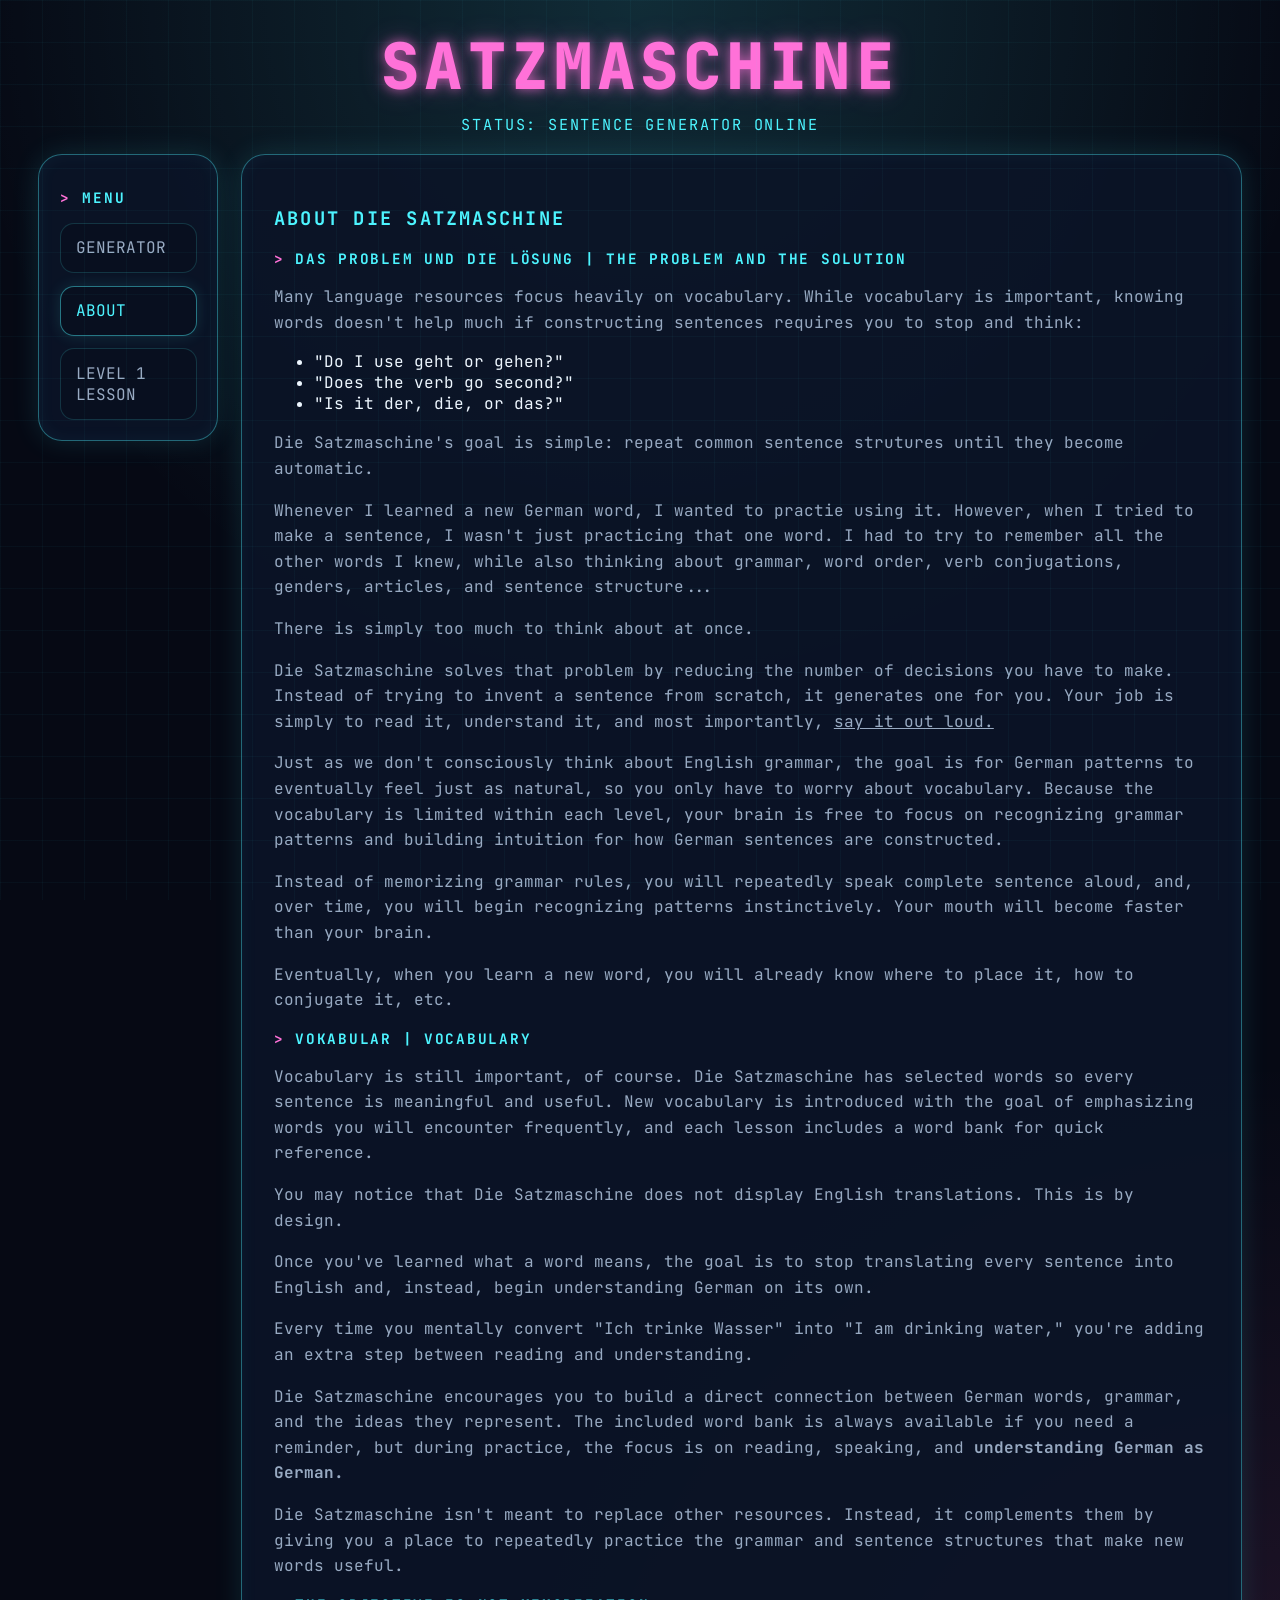
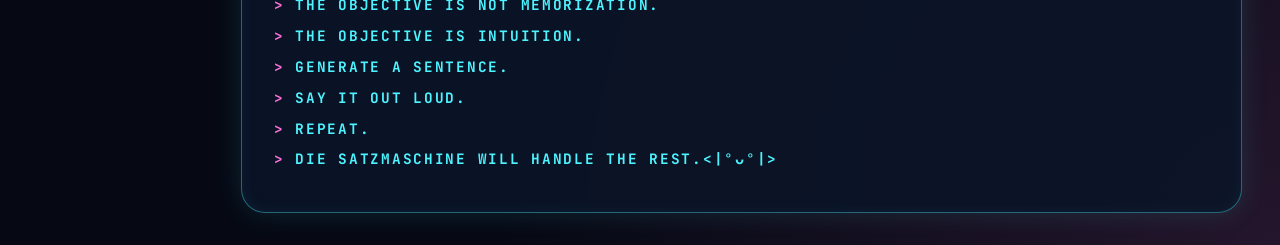
==== web/about.html @ d38cfdd8 "added about page" ====
<!doctype html>
<html lang="en">
<head>
  <meta charset="UTF-8">
  <meta name="viewport" content="width=device-width, initial-scale=1.0">

  <link rel="preconnect" href="https://fonts.googleapis.com">
  <link rel="preconnect" href="https://fonts.gstatic.com" crossorigin>

  <link href="https://fonts.googleapis.com/css2?family=JetBrains+Mono:wght@400;600;700;800&display=swap" rel="stylesheet">

  <title>Satzmaschine</title>
  <link rel="stylesheet" href="style.css">
  
</head>

<body>
    <main class="app">

        <header class="top-header">
            <h1>Satzmaschine</h1>
            <p class="subtitle">STATUS: SENTENCE GENERATOR ONLINE</p>
        </header>

        <section class="dashboard lesson-dashboard">

            <aside class="side-card menu-card">
                <h2>Menu</h2>

                <nav class="level-menu">
                <a href="index.html">GENERATOR</a>
                <a class="active" href="about.html">ABOUT</a>
                <a href="level1.html">LEVEL 1 LESSON</a>
                </nav>
            </aside>

            <section class="neon-card lesson-card">
                <h3>About Die Satzmaschine</h2>
                <h2>Das Problem und die Lösung | The Problem and the Solution</h2>
                <p>
                Many language resources focus heavily on vocabulary. While vocabulary is important, knowing words doesn't help much if constructing 
                sentences requires you to stop and think: 
                </p>
                <ul>
                    <li>"Do I use geht or gehen?"</li>
                    <li>"Does the verb go second?"</li>
                    <li>"Is it der, die, or das?"</li>
                </ul>

                <p>Die Satzmaschine's goal is simple: repeat common sentence strutures until they become automatic.</p>

                <p>Whenever I learned a new German word, I wanted to practie using it. However, when I tried to make a sentence, 
                    I wasn't just practicing that one word. I had to try to remember all the other words I knew, while also thinking 
                    about grammar, word order, verb conjugations, genders, articles, and sentence structure...
                </p>

                <p>There is simply too much to think about at once.</p>

                <p>Die Satzmaschine solves that problem by reducing the number of decisions you have to make. Instead of trying to 
                    invent a sentence from scratch, it generates one for you. Your job is simply to read it, understand it, and most 
                    importantly, <u>say it out loud.</u>
                </p>

                <p>Just as we don't consciously think about English grammar, the goal is for German patterns to eventually feel just as 
                    natural, so you only have to worry about vocabulary. Because the vocabulary is limited within each level, your brain is 
                    free to focus on recognizing grammar patterns and building intuition for how German sentences are constructed.
                </p>
                <p>Instead of memorizing grammar rules, you will repeatedly speak complete sentence aloud, and, over time, you will 
                    begin recognizing patterns instinctively. Your mouth will become faster than your brain. 
                </p>

                <p>Eventually, when you learn a new word, you will already know where to place it, how to conjugate it, etc.</p>
                <h2>Vokabular | Vocabulary</h2>
                <p>Vocabulary is still important, of course. Die Satzmaschine has selected words so every sentence is meaningful and useful. 
                    New vocabulary is introduced with the goal of emphasizing words you will encounter frequently, and each lesson includes a word 
                    bank for quick reference.
                </p>

                <p>You may notice that Die Satzmaschine does not display English translations. This is by design.</p>
                <p>Once you've learned what a word means, the goal is to stop translating every sentence into English and, instead, begin understanding 
                    German on its own. 
                </p>
                <p>Every time you mentally convert "Ich trinke Wasser" into "I am drinking water," you're adding an extra step between reading and 
                    understanding.
                </p>
                <p>Die Satzmaschine encourages you to build a direct connection between German words, grammar, and the ideas they represent. The 
                    included word bank is always available if you need a reminder, but during practice, the focus is on reading, speaking, 
                and <b>understanding German as German.</b> </p>

                <p>Die Satzmaschine isn't meant to replace other resources. Instead, it complements them by giving you a place to repeatedly practice 
                    the grammar and sentence structures that make new words useful.
                </p>

                <h2>The objective is not memorization.</h2>
                <h2>The objective is intuition.</h2>
                <h2>Generate a sentence.</h2>
                <h2>Say it out loud.</h2>
                <h2>Repeat.</h2>
                <h2>Die Satzmaschine will handle the rest.<|°ᴗ°|></h2>
            </section>
        </section>
    </main>
</body>
</html>
---- web/style.css ----
:root {
  --background: #060914;
  --panel: rgba(12, 20, 39, 0.9);
  --cyan: #4df4ff;
  --pink: #ff71d8;
  --text: #eef7ff;
  --muted: #98aac2;
}

* {
  box-sizing: border-box;
}

body {
  margin: 0;
  min-height: 100vh;
  font-family: "JetBrains Mono", monospace;
  background:
    radial-gradient(circle at top, rgba(77,244,255,.15), transparent 35%),
    radial-gradient(circle at bottom right, rgba(255,113,216,.12), transparent 35%),
    var(--background);
  color: var(--text);
}

body::before {
  content: "";
  position: fixed;
  inset: 0;
  pointer-events: none;
  background-image:
    linear-gradient(rgba(77,244,255,.035) 1px, transparent 1px),
    linear-gradient(90deg, rgba(77,244,255,.035) 1px, transparent 1px);
  background-size: 42px 42px;
}

.app {
  width: min(1320px, 94vw);
  margin: 0 auto;
  padding: 1.5rem 0 2rem;
}

.top-header {
  text-align: center;
  margin-bottom: 1.2rem;
}

h1 {
  margin: 0;
  font-size: clamp(1.75rem, 5vw, 4rem);
  font-weight: 800;
  letter-spacing: .08em;
  text-transform: uppercase;
  color: var(--pink);
  text-shadow:
    0 0 12px rgba(255,113,216,.7),
    0 0 28px rgba(255,113,216,.3);
}

.subtitle {
  margin: .35rem 0 0;
  color: var(--cyan);
  letter-spacing: .12em;
  font-size: .95rem;
}

/* Shared layout */

.dashboard {
  display: grid;
  grid-template-columns: 220px 1fr 260px;
  gap: 1.4rem;
  align-items: start;
}

.center-stack {
  display: grid;
  gap: 1.4rem;
}

.neon-card,
.side-card {
  background: var(--panel);
  border: 1px solid rgba(77,244,255,.38);
  border-radius: 24px;
  box-shadow:
    0 0 28px rgba(77,244,255,.12),
    inset 0 0 18px rgba(77,244,255,.05);
}

.side-card {
  padding: 1.3rem;
  text-align: left;
  align-self: start;
  height: fit-content;
}

.menu-card {
  align-self: start;
  height: fit-content;
}

.word-card {
  align-self: start;
  height: fit-content;
}

.label,
h2 {
  color: var(--cyan);
  text-transform: uppercase;
  letter-spacing: .13em;
  font-size: .9rem;
}

.label::before,
h2::before {
  content: "> ";
  color: var(--pink);
}

/* Menu */

.level-menu {
  display: grid;
  gap: 0.8rem;
  margin-top: 1rem;
}

.level-menu a {
  color: var(--muted);
  text-decoration: none;
  padding: 0.85rem 0.9rem;
  border: 1px solid rgba(77,244,255,.16);
  border-radius: 14px;
  background: rgba(0,0,0,.16);
  transition: .2s;
}

.level-menu a:hover,
.level-menu a.active {
  color: var(--cyan);
  border-color: rgba(77,244,255,.45);
  box-shadow: 0 0 16px rgba(77,244,255,.12);
}

/* Generator page */

.generator {
  min-height: 420px;
  padding: 2rem;
  display: flex;
  flex-direction: column;
  align-items: center;
  justify-content: center;
}

.sentence {
  width: 100%;
  min-height: 9rem;
  padding: 2rem;
  display: flex;
  justify-content: center;
  align-items: center;
  text-align: center;
  font-size: clamp(1.5rem, 2vw, 2rem);
  font-weight: 400;
  letter-spacing: .04em;
  line-height: 1.3;
  color: white;
  border: 1px solid rgba(77,244,255,.15);
  border-radius: 16px;
  background: rgba(0,0,0,.22);
  text-shadow:
    0 0 8px rgba(77,244,255,.45),
    0 0 18px rgba(77,244,255,.2);
}

button {
  font-family: "JetBrains Mono", monospace;
  background: rgba(77,244,255,.08);
  color: var(--cyan);
  border: 1px solid var(--cyan);
  border-radius: 999px;
  padding: 1rem 2.2rem;
  font-size: .95rem;
  font-weight: bold;
  letter-spacing: .1em;
  text-transform: uppercase;
  cursor: pointer;
  transition: .2s;
}

button:hover {
  transform: translateY(-2px);
  background: rgba(77,244,255,.18);
  box-shadow: 0 0 20px rgba(77,244,255,.3);
}

.cheat-card {
  padding: 1.4rem;
  text-align: left;
}

.cheat-card h2 {
  margin-top: 0;
}

.cheat-card h3 {
  color: var(--pink);
  font-size: .9rem;
  text-transform: uppercase;
  letter-spacing: .08em;
}

.cheat-card p,
.side-card p {
  color: var(--muted);
  line-height: 1.5;
}

.cheat-content {
  display: grid;
  grid-template-columns: 1fr 2fr;
  gap: 1.2rem;
  align-items: start;
}

/* Lists */

.side-card ul,
.lesson-list {
  list-style: none;
  padding: 0;
  margin: 1rem 0 0;
}

.side-card li,
.lesson-list li {
  padding: .55rem 0;
  color: var(--muted);
  border-bottom: 1px solid rgba(77,244,255,.12);
}

.side-card li::before {
  content: "• ";
  color: var(--cyan);
}

.side-card li span,
.lesson-list span {
  color: var(--text);
  font-weight: 700;
}

/* Tables */

table {
  width: 100%;
  border-collapse: collapse;
}

th,
td {
  padding: .55rem;
  border-bottom: 1px solid rgba(77,244,255,.14);
}

th {
  color: var(--pink);
  text-transform: uppercase;
  font-size: .75rem;
}

td {
  color: var(--muted);
}

/* Lesson page */

.lesson-dashboard {
  display: grid;
  grid-template-columns: 180px minmax(0, 1fr);
  gap: 1.4rem;
  align-items: start;
}

.lesson-card {
  padding: 2rem;
  text-align: left;
}

.lesson-card h2,
.lesson-card h3 {
  color: var(--cyan);
  text-transform: uppercase;
  letter-spacing: .12em;
}

.lesson-card p {
  color: var(--muted);
  line-height: 1.6;
}

.example-line {
  color: var(--text) !important;
  font-size: 1.3rem;
  font-weight: 800;
}

.lesson-word-bank {
  grid-column: 1 / -1;
}

/* Mobile */

@media (max-width: 1000px) {
  .dashboard,
  .lesson-dashboard {
    grid-template-columns: 1fr;
  }

  .cheat-content {
    grid-template-columns: 1fr;
  }

  .lesson-word-bank {
    grid-column: auto;
  }
}
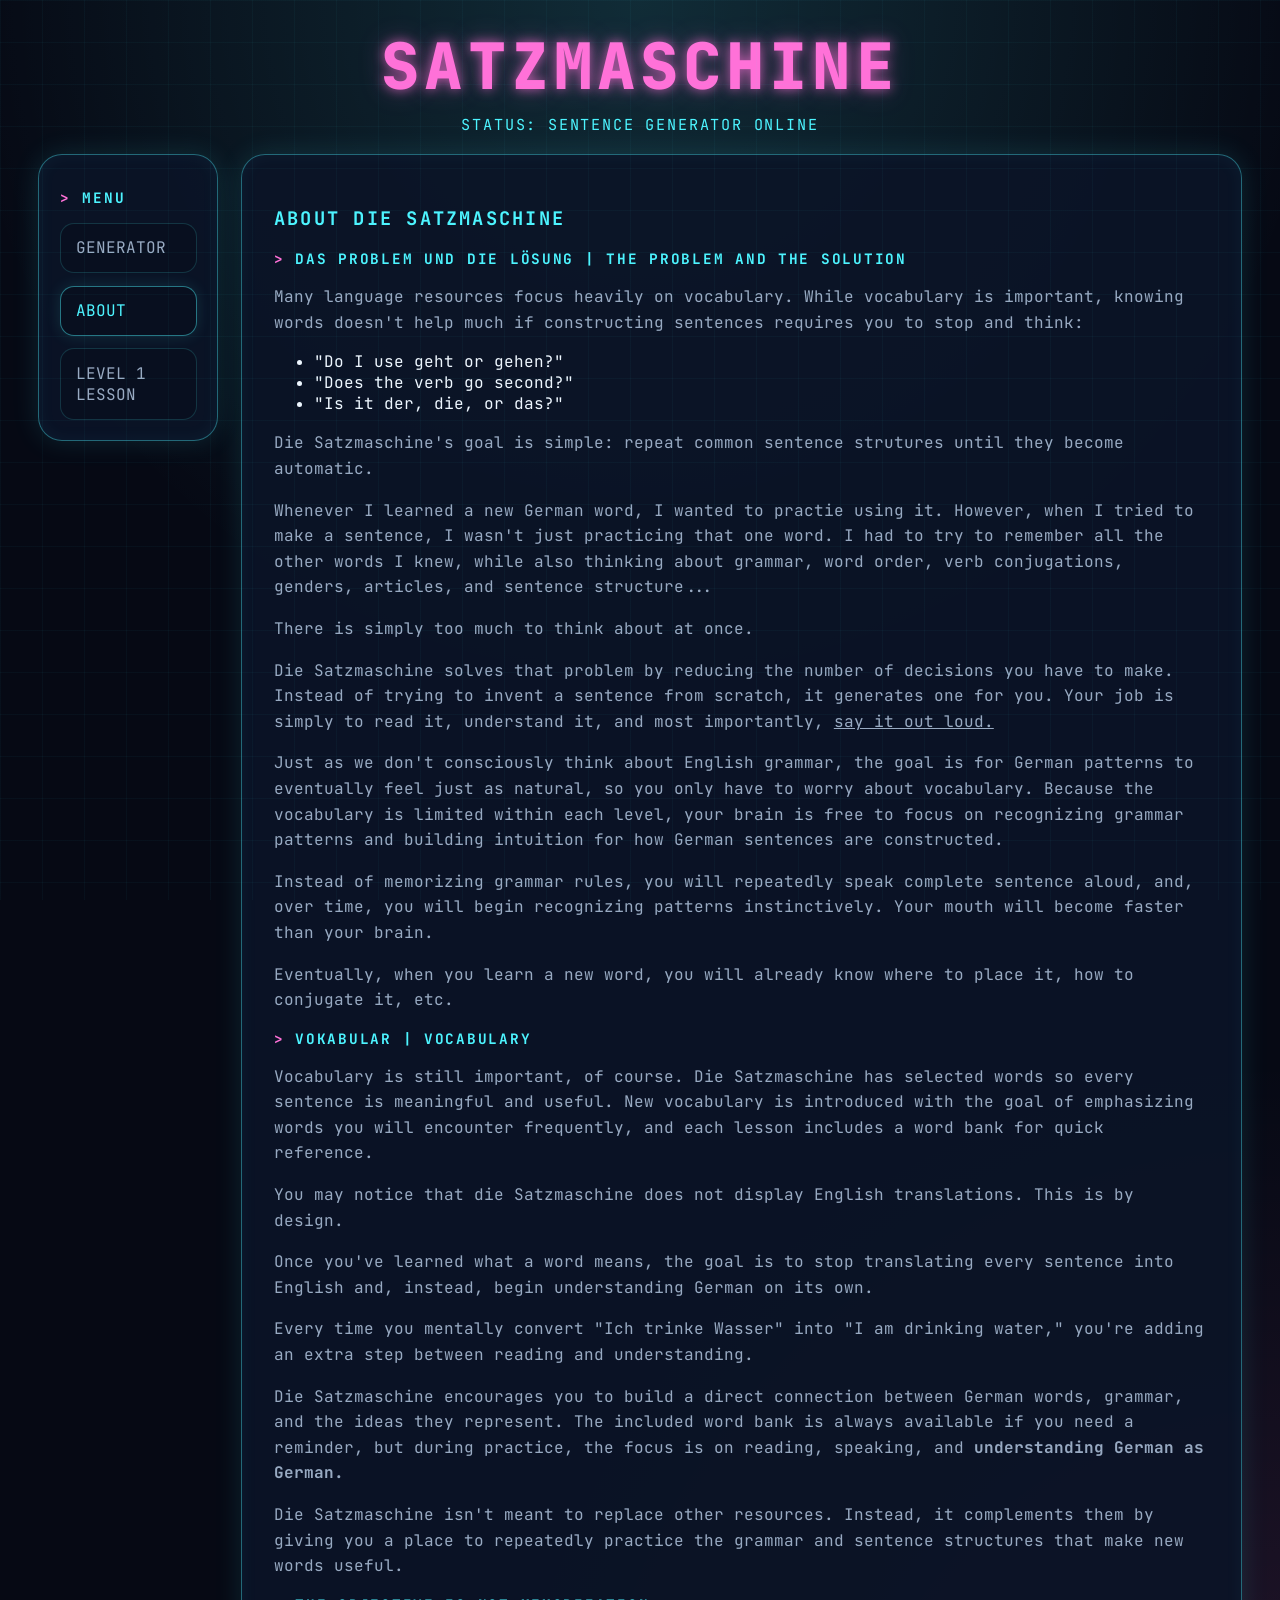
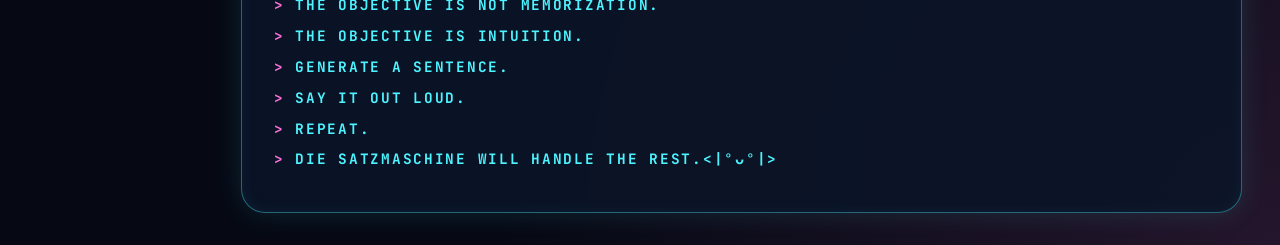
==== commit 8e6bbe62: "add bug fixes before refactoring everything" ====
--- a/web/about.html
+++ b/web/about.html
@@ -76,7 +76,7 @@
                     bank for quick reference.
                 </p>
 
-                <p>You may notice that Die Satzmaschine does not display English translations. This is by design.</p>
+                <p>You may notice that die Satzmaschine does not display English translations. This is by design.</p>
                 <p>Once you've learned what a word means, the goal is to stop translating every sentence into English and, instead, begin understanding 
                     German on its own. 
                 </p>
--- a/web/style.css
+++ b/web/style.css
@@ -326,4 +326,66 @@
   .lesson-word-bank {
     grid-column: auto;
   }
+}
+
+.level-selector {
+  margin-top: 1.5rem;
+  padding-top: 1.25rem;
+  border-top: 1px solid rgba(77, 244, 255, .18);
+}
+
+.level-selector h3 {
+  margin: 0 0 1rem;
+  color: var(--pink);
+  font-size: .8rem;
+  letter-spacing: .12em;
+  text-transform: uppercase;
+}
+
+.level-option {
+  display: flex;
+  align-items: center;
+  gap: .7rem;
+  margin-bottom: .75rem;
+  padding: .65rem .75rem;
+  color: var(--muted);
+  border: 1px solid rgba(77, 244, 255, .14);
+  border-radius: 12px;
+  background: rgba(0, 0, 0, .14);
+  cursor: pointer;
+  transition: .2s;
+}
+
+.level-option:hover {
+  color: var(--cyan);
+  border-color: rgba(77, 244, 255, .38);
+}
+
+.level-option input {
+  width: 1rem;
+  height: 1rem;
+  accent-color: var(--cyan);
+  cursor: pointer;
+}
+
+.level-option:has(input:checked) {
+  color: var(--text);
+  border-color: rgba(77, 244, 255, .45);
+  box-shadow: 0 0 14px rgba(77, 244, 255, .08);
+}
+
+.level-option:has(input:disabled) {
+  opacity: .45;
+  cursor: not-allowed;
+}
+
+.level-option input:disabled {
+  cursor: not-allowed;
+}
+
+.level-message {
+  min-height: 1.2rem;
+  margin: .8rem 0 0;
+  color: var(--pink) !important;
+  font-size: .72rem;
 }
